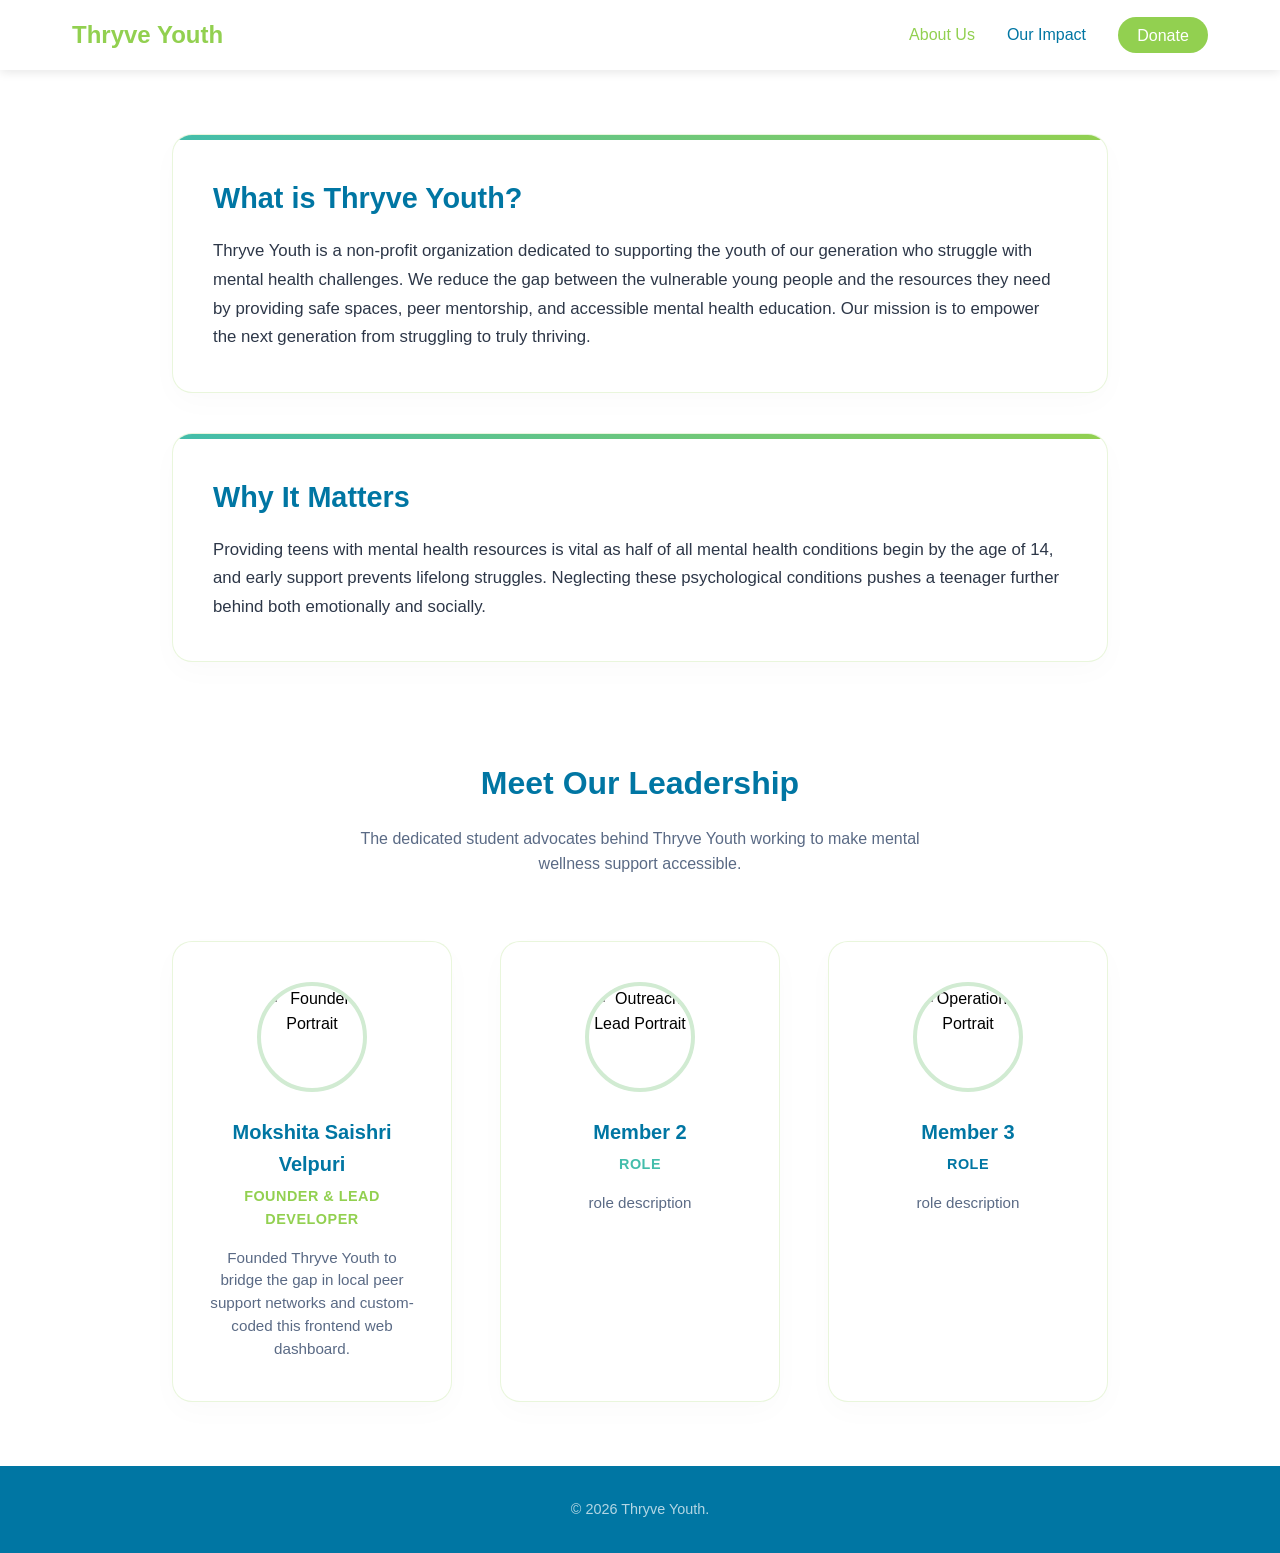
==== about.html @ bb86c057 "Add files via upload" ====
<!DOCTYPE html>
<html lang="en">
<head>
    <meta charset="UTF-8">
    <meta name="viewport" content="width=device-width, initial-scale=1.0">
    <title>About Us | Thryve Youth</title>
    <link rel="stylesheet" href="style.css">
</head>
<body>
    <header>
        <nav class="navbar">
            <a href="index.html" class="logo">Thryve Youth</a>
            <ul class="nav-links">
                <li><a href="about.html" class="active">About Us</a></li>
                <li><a href="impact.html">Our Impact</a></li>
                <li><a href="#" class="btn-donate">Donate</a></li>
            </ul>
        </nav>
    </header>

    <main class="container">
        <!-- Box 1: What is Thryve Youth? -->
<div style="background: var(--white); padding: 2.5rem; border-radius: var(--radius); border: 1px solid var(--glass-border); box-shadow: 0 10px 30px rgba(15, 23, 42, 0.02); margin-bottom: 2.5rem; text-align: left; position: relative; overflow: hidden;">
    
    <!-- This gives it the top accent bar matching your theme -->
    <div style="position: absolute; top: 0; left: 0; width: 100%; height: 5px; background: linear-gradient(90deg, var(--secondary), var(--primary));"></div>
    
    <h3 style="font-size: 1.8rem; color: var(--dark); margin-bottom: 1rem;">What is Thryve Youth?</h3>
    <p style="color: var(--text-main); font-size: 1.05rem; line-height: 1.7;">
        Thryve Youth is a non-profit organization dedicated to supporting the youth of our generation who struggle with mental health challenges. We reduce the gap between the vulnerable young people and the resources they need by providing safe spaces, peer mentorship, and accessible mental health education. Our mission is to empower the next generation from struggling to truly thriving.
    </p>
</div>

<!-- Box 2: Why It Matters -->
<div style="background: var(--white); padding: 2.5rem; border-radius: var(--radius); border: 1px solid var(--glass-border); box-shadow: 0 10px 30px rgba(15, 23, 42, 0.02); margin-bottom: 2.5rem; text-align: left; position: relative; overflow: hidden;">
    
    <!-- Top accent bar -->
    <div style="position: absolute; top: 0; left: 0; width: 100%; height: 5px; background: linear-gradient(90deg, var(--secondary), var(--primary));"></div>
    
    <h3 style="font-size: 1.8rem; color: var(--dark); margin-bottom: 1rem;">Why It Matters</h3>
    <p style="color: var(--text-main); font-size: 1.05rem; line-height: 1.7;">
        Providing teens with mental health resources is vital as half of all mental health conditions begin by the age of 14, and early support prevents lifelong struggles. Neglecting these psychological conditions pushes a teenager further behind both emotionally and socially.
    </p>
</div>

         <!-- Meet the Team Section -->
<div style="margin-top: 6rem; text-align: center;">
    <h3 style="font-size: 2rem; color: var(--dark); margin-bottom: 1rem;">Meet Our Leadership</h3>
    <p style="color: var(--text-muted); max-width: 600px; margin: 0 auto 4rem;">The dedicated student advocates behind Thryve Youth working to make mental wellness support accessible.</p>
    
    <!-- Responsive Team Layout Flex Grid -->
    <div style="display: flex; flex-wrap: wrap; justify-content: center; gap: 3rem;">
        
        <!-- Member 1 (Your Profile) -->
        <div style="background: var(--white); padding: 2.5rem 2rem; border-radius: var(--radius); border: 1px solid var(--glass-border); width: 280px; box-shadow: 0 10px 30px rgba(15, 23, 42, 0.02); display: flex; flex-direction: column; align-items: center;">
            <!-- Profile Picture Placeholder (You can swap this filename with a real picture!) -->
            <img src="https://unsplash.com" 
                 alt="Founder Portrait" 
                 style="width: 110px; height: 110px; border-radius: 50%; object-fit: cover; border: 4px solid var(--sage-light); margin-bottom: 1.5rem;">
            <h4 style="color: var(--dark); font-size: 1.25rem; margin-bottom: 0.3rem;">Mokshita Saishri Velpuri</h4>
            <p style="color: var(--primary); font-weight: 700; font-size: 0.9rem; text-transform: uppercase; letter-spacing: 0.5px; margin-bottom: 1rem;">Founder & Lead Developer</p>
            <p style="color: var(--text-muted); font-size: 0.95rem; line-height: 1.5;">Founded Thryve Youth to bridge the gap in local peer support networks and custom-coded this frontend web dashboard.</p>
        </div>

        <!-- Member 2 (Co-Founder or Friend) -->
        <div style="background: var(--white); padding: 2.5rem 2rem; border-radius: var(--radius); border: 1px solid var(--glass-border); width: 280px; box-shadow: 0 10px 30px rgba(15, 23, 42, 0.02); display: flex; flex-direction: column; align-items: center;">
            <img src="https://unsplash.com" 
                 alt="Outreach Lead Portrait" 
                 style="width: 110px; height: 110px; border-radius: 50%; object-fit: cover; border: 4px solid var(--sage-light); margin-bottom: 1.5rem;">
            <h4 style="color: var(--dark); font-size: 1.25rem; margin-bottom: 0.3rem;">Member 2</h4>
            <p style="color: var(--secondary); font-weight: 700; font-size: 0.9rem; text-transform: uppercase; letter-spacing: 0.5px; margin-bottom: 1rem;">role</p>
            <p style="color: var(--text-muted); font-size: 0.95rem; line-height: 1.5;">role description</p>
        </div>

        <!-- Member 3 (Advisor or another Peer) -->
        <div style="background: var(--white); padding: 2.5rem 2rem; border-radius: var(--radius); border: 1px solid var(--glass-border); width: 280px; box-shadow: 0 10px 30px rgba(15, 23, 42, 0.02); display: flex; flex-direction: column; align-items: center;">
            <img src="https://unsplash.com" 
                 alt="Operations Portrait" 
                 style="width: 110px; height: 110px; border-radius: 50%; object-fit: cover; border: 4px solid var(--sage-light); margin-bottom: 1.5rem;">
            <h4 style="color: var(--dark); font-size: 1.25rem; margin-bottom: 0.3rem;">Member 3</h4>
            <p style="color: var(--dark); font-weight: 700; font-size: 0.9rem; text-transform: uppercase; letter-spacing: 0.5px; margin-bottom: 1rem;">role</p>
            <p style="color: var(--text-muted); font-size: 0.95rem; line-height: 1.5;">role description</p>
        </div>

    </div>
</div>



        
    </main>

    <footer><p>&copy; 2026 Thryve Youth.</p></footer>
</body>
</html>
---- style.css ----
/* Modern Minimalist Global Theme */
:root {
    /* Extracted Logo Brand Colors */
    --primary: #92d050;          /* The vibrant lime-sage green from 'youth' */
    --secondary: #43bdab;        /* The soothing teal-green from the brain half */
    --dark: #0076a3;             /* The deep teal-blue from 'Thryve' for high-contrast titles */
    --sage-light: #d1ebd2;       /* Ultra-soft sage accent for subtle hover glows */
    
    /* Calming Background Elements */
    --light-bg: #f5f4eb;         /* The warm, soft ivory cream background from your logo image */
    --white: #ffffff;
    --text-main: #2d3748;        /* Soft charcoal slate for easy reading text */
    --text-muted: #5a6a85;       /* Muted grey-blue for subtitles */
    --glass-bg: rgba(245, 244, 235, 0.8); /* Translucent navigation background matching the cream */
    --glass-border: rgba(146, 208, 80, 0.2); /* Soft green frame border */
    
    /* Layout Variables */
    --radius: 20px;              /* Extra rounded corners for a gentle, organic feel */
    --transition: all 0.4s cubic-bezier(0.16, 1, 0.3, 1);
}


* {
    box-sizing: border-box;
    margin: 0;
    padding: 0;
    font-family: 'Segoe UI', Tahoma, Geneva, Verdana, sans-serif;
}

body {
    color: var(--text);
    background-color: var(--light);
    line-height: 1.6;
    display: flex;
    flex-direction: column;
    min-height: 100vh;
}

/* Global Content Container */
main {
    flex: 1;
}

.container {
    max-width: 1000px;
    margin: 4rem auto;
    padding: 0 2rem;
}

/* Navigation Bar Layout */
header {
    background-color: var(--white);
    box-shadow: 0 2px 10px rgba(0,0,0,0.1);
    position: sticky;
    top: 0;
    z-index: 1000;
}

.navbar {
    max-width: 1200px;
    margin: 0 auto;
    padding: 1rem 2rem;
    display: flex;
    justify-content: space-between;
    align-items: center;
}

.logo {
    font-size: 1.5rem;
    font-weight: 700;
    color: var(--primary);
    text-decoration: none;
}

.nav-links {
    list-style: none;
    display: flex;
    align-items: center;
    gap: 2rem;
}

.nav-links a {
    text-decoration: none;
    color: var(--dark);
    font-weight: 500;
    transition: var(--transition);
}

.nav-links a:hover, .nav-links a.active {
    color: var(--primary);
}

/* Interactive Buttons */
.btn-donate {
    background-color: var(--primary);
    color: var(--white) !important;
    padding: 0.6rem 1.2rem;
    border-radius: 50px;
    font-weight: 600;
    transition: var(--transition);
    border: none;
    cursor: pointer;
    text-decoration: none;
}

.btn-donate:hover {
    background-color: var(--primary-hover);
    transform: translateY(-2px);
}

/* Hero Section (Homepage Only) */
/* Immersive Hero Graphic Area with Custom Theme Gradient */
.hero {
    /* This creates a calming gradient from your deep brand blue to your soothing teal */
    background: linear-gradient(135deg, rgba(0, 118, 163, 0.9) 0%, rgba(67, 189, 171, 0.85) 100%), 
                url('background.png') no-repeat center center/cover;
    height: 55vh;
    display: flex;
    flex-direction: column;
    justify-content: center;
    align-items: center;
    text-align: center;
    color: var(--white);
    padding: 0 2rem;
    border-bottom-left-radius: 40px;
    border-bottom-right-radius: 40px;
    box-shadow: 0 20px 40px rgba(15, 23, 42, 0.05);
}


.hero h1 { font-size: 3rem; margin-bottom: 1rem; }
.hero p { font-size: 1.2rem; max-width: 600px; }

/* Section Header Typography */
.section-title {
    font-size: 2.5rem;
    color: var(--dark);
    margin-bottom: 1.5rem;
    position: relative;
}

/* Cards Layout Grid (Impact Page) */
.grid {
    display: grid;
    grid-template-columns: repeat(auto-fit, minmax(280px, 1fr));
    gap: 2rem;
    margin-top: 3rem;
}

.card {
    background: var(--white);
    padding: 3rem 2.5rem;
    border-radius: var(--radius);
    box-shadow: 0 10px 30px rgba(45, 55, 72, 0.03); /* Lighter shadow to look clean against cream */
    transition: var(--transition);
    border: 1px solid rgba(146, 208, 80, 0.15); /* Soft sage green border accent */
    position: relative;
    overflow: hidden;
}

/* Make the accent strip line use your new brand colors */
.card::before {
    content: '';
    position: absolute;
    top: 0;
    left: 0;
    width: 100%;
    height: 6px;
    background: linear-gradient(90deg, var(--secondary), var(--primary));
}


.card:hover {
    transform: translateY(-5px);
    box-shadow: 0 12px 25px rgba(0,0,0,0.1);
}

.card h3 {
    color: var(--dark);
    margin-bottom: 1rem;
    font-size: 1.4rem;
}

/* Global Footer */
footer {
    background-color: var(--dark);
    color: rgba(255,255,255,0.7);
    text-align: center;
    padding: 2rem;
    font-size: 0.9rem;
    margin-top: auto;
}
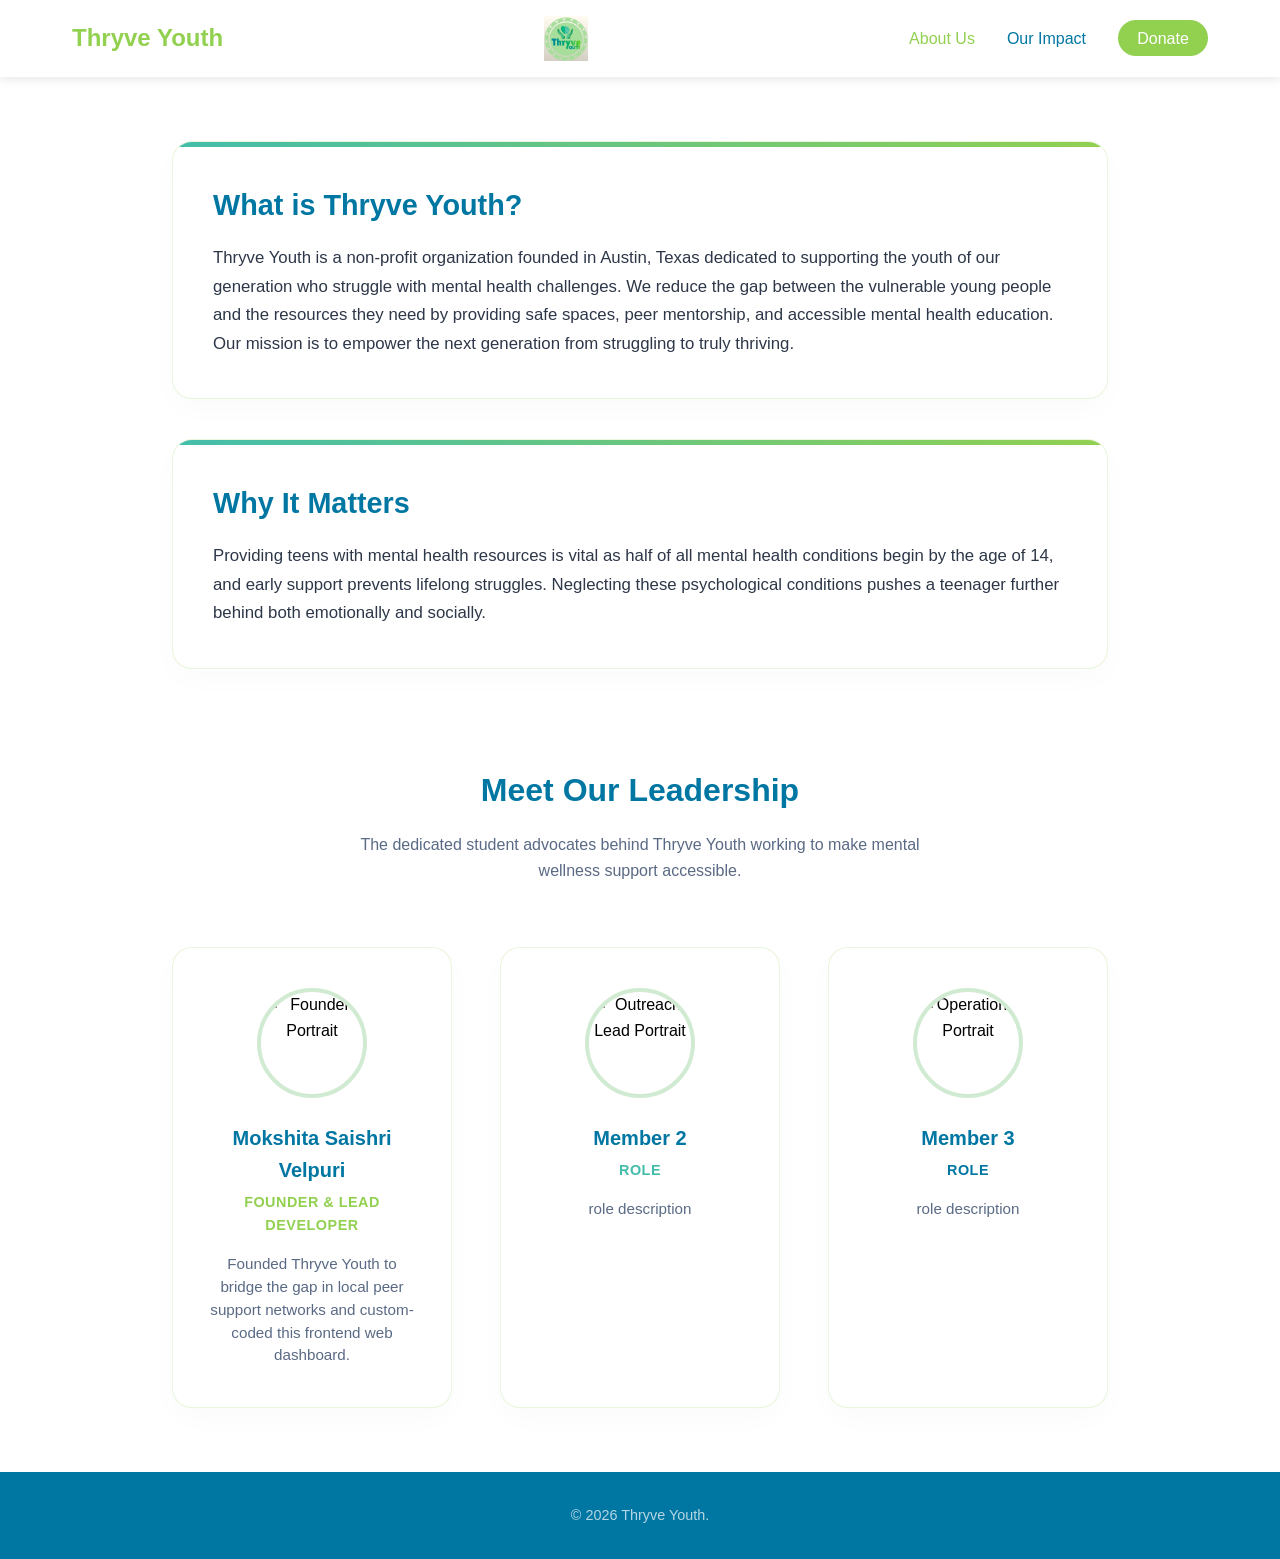
==== commit 97602002: "Add files via upload" ====
--- a/about.html
+++ b/about.html
@@ -10,6 +10,8 @@
     <header>
         <nav class="navbar">
             <a href="index.html" class="logo">Thryve Youth</a>
+            <img src="logo.png" alt="Thryve Youth Logo" style="height: 45px; width: auto; object-fit: contain;">
+
             <ul class="nav-links">
                 <li><a href="about.html" class="active">About Us</a></li>
                 <li><a href="impact.html">Our Impact</a></li>
@@ -27,7 +29,7 @@
     
     <h3 style="font-size: 1.8rem; color: var(--dark); margin-bottom: 1rem;">What is Thryve Youth?</h3>
     <p style="color: var(--text-main); font-size: 1.05rem; line-height: 1.7;">
-        Thryve Youth is a non-profit organization dedicated to supporting the youth of our generation who struggle with mental health challenges. We reduce the gap between the vulnerable young people and the resources they need by providing safe spaces, peer mentorship, and accessible mental health education. Our mission is to empower the next generation from struggling to truly thriving.
+        Thryve Youth is a non-profit organization founded in Austin, Texas dedicated to supporting the youth of our generation who struggle with mental health challenges. We reduce the gap between the vulnerable young people and the resources they need by providing safe spaces, peer mentorship, and accessible mental health education. Our mission is to empower the next generation from struggling to truly thriving.
     </p>
 </div>
 
